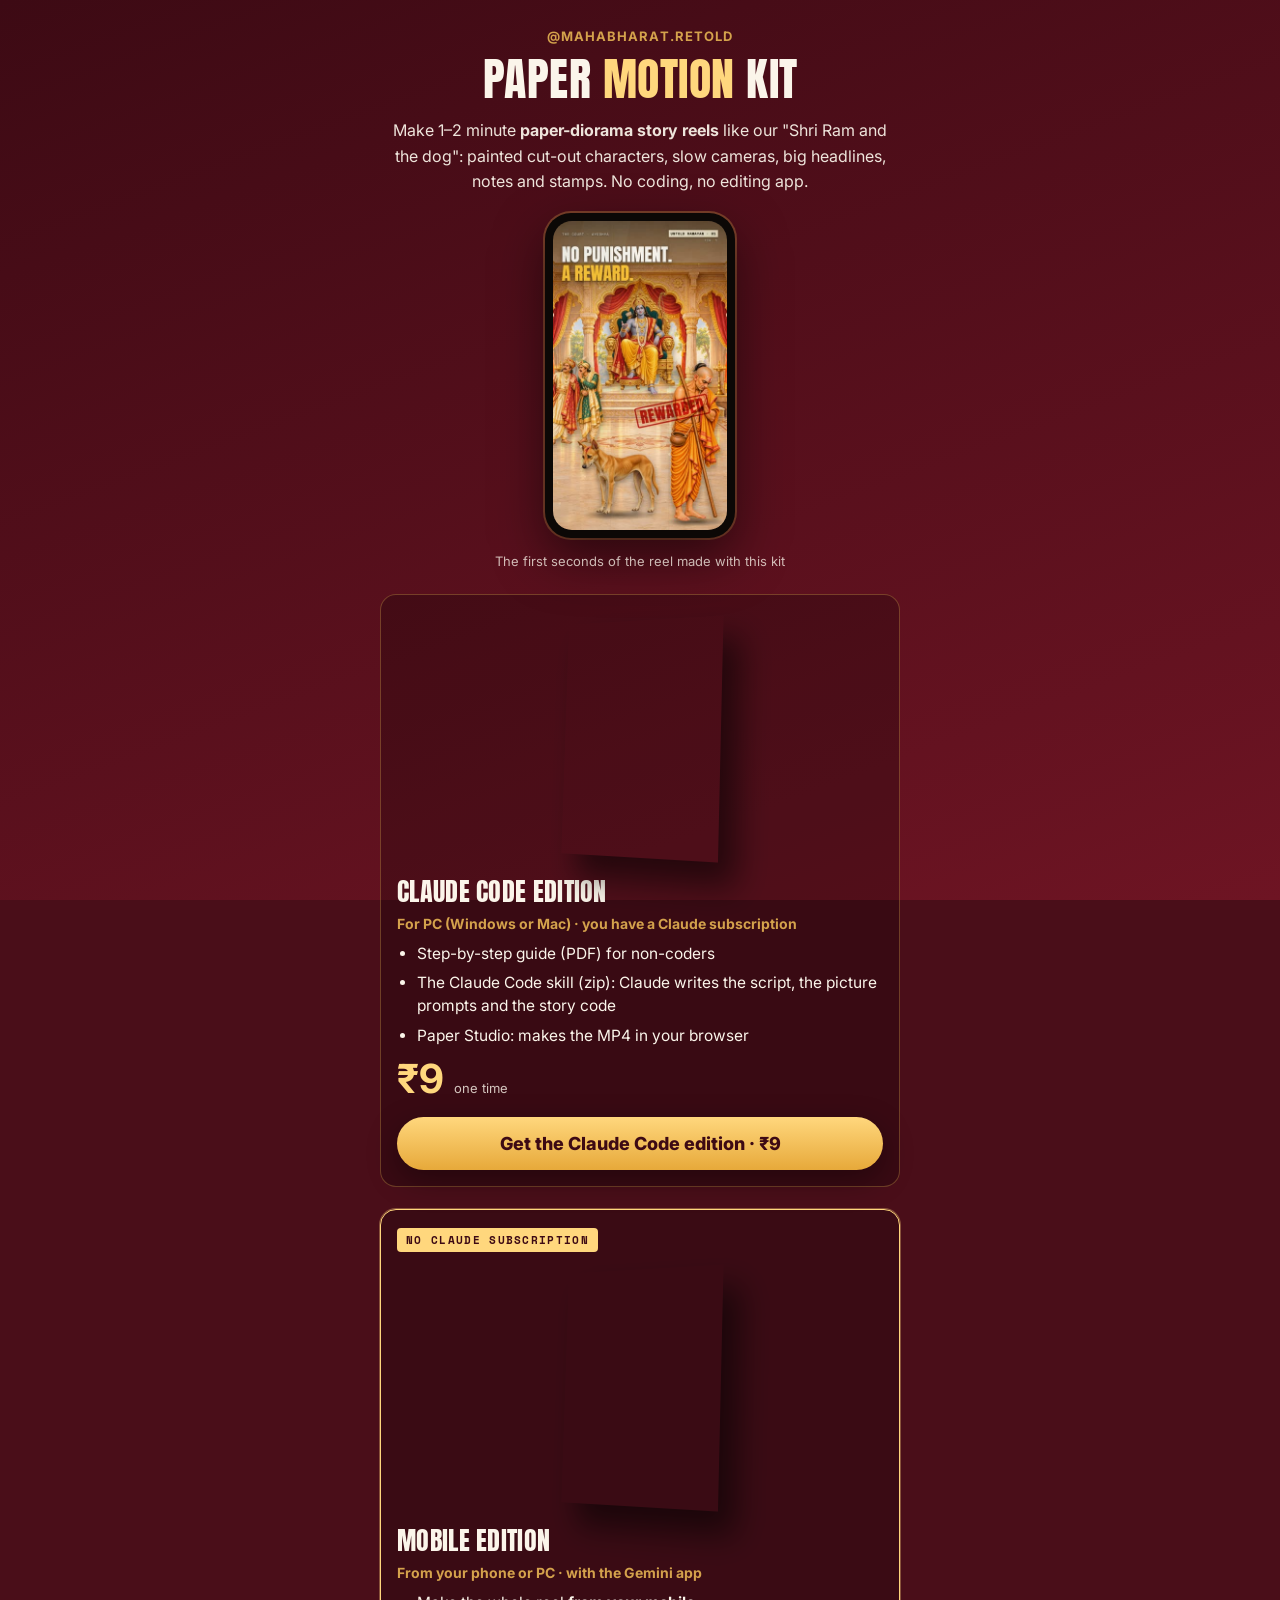
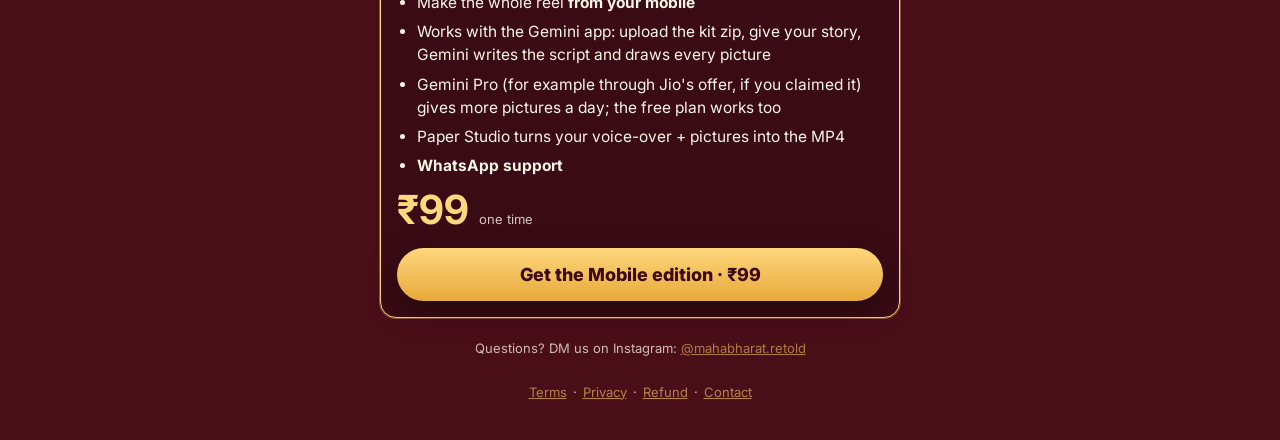
==== paper/index.html @ 9a9bc165 "Paper Motion Kit: sales page (Claude Code ₹9, Mobile ₹99), Paper Studio at /studio, kit delivery on " ====
<!doctype html>
<html lang="en">
<head>
<meta charset="utf-8">
<meta name="viewport" content="width=device-width,initial-scale=1">
<title>Paper Motion Kit · @mahabharat.retold</title>
<meta name="description" content="Make paper-diorama story reels like 'Shri Ram and the dog': on your PC with Claude Code (₹9) or from your phone with Gemini (₹99).">
<link rel="preconnect" href="https://fonts.googleapis.com"><link href="https://fonts.googleapis.com/css2?family=Anton&family=Space+Mono:wght@700&family=Inter:wght@400;600;700;800&display=swap" rel="stylesheet">
<link rel="stylesheet" href="../style.css">
<style>
html{background:#3d0a14}
body{background-color:#4a0e19}
h1.k{font-family:Anton,sans-serif;font-weight:400;font-size:46px;line-height:1;letter-spacing:.5px;text-transform:uppercase}
h1.k span{color:var(--goldl)}
.phone{width:190px;margin:18px auto 6px;border-radius:26px;padding:8px;background:#0c0806;box-shadow:0 20px 50px rgba(0,0,0,.5),0 0 0 2px rgba(212,162,76,.35)}
.phone video{width:100%;display:block;border-radius:19px;aspect-ratio:9/16;object-fit:cover;background:#000}
.cap{text-align:center;font-size:13px;opacity:.75}
.books{display:grid;gap:22px;margin:22px 0}
.prod{background:rgba(0,0,0,.22);border:1px solid rgba(212,162,76,.35);border-radius:16px;padding:18px 16px 16px}
.prod.best{border-color:var(--goldl);box-shadow:0 0 0 1px rgba(255,215,125,.35)}
.badge{display:inline-block;font:700 11px "Space Mono",monospace;letter-spacing:.12em;background:var(--goldl);color:var(--deep);padding:4px 9px;border-radius:4px;margin-bottom:10px}
.book{perspective:900px;display:flex;justify-content:center;margin:6px 0 14px}
.book .b{position:relative;width:170px;height:238px;transform:rotateY(-24deg) rotateX(4deg);transform-style:preserve-3d;box-shadow:18px 22px 30px rgba(0,0,0,.55)}
.book .b img{width:100%;height:100%;display:block;border-radius:2px 5px 5px 2px}
.book .b::before{content:"";position:absolute;left:0;top:0;bottom:0;width:16px;transform:translateX(-16px) rotateY(-90deg);transform-origin:right;background:linear-gradient(90deg,#2a1608,#5a3414)}
.book .b::after{content:"";position:absolute;inset:0;border-radius:2px 5px 5px 2px;background:linear-gradient(90deg,rgba(0,0,0,.35),rgba(255,255,255,.08) 6%,rgba(0,0,0,0) 12%,rgba(255,255,255,.06) 60%,rgba(0,0,0,.12))}
.book .zip{position:absolute;right:-26px;bottom:-12px;transform:rotate(6deg);background:#f1e8d4;color:#1c1813;font:700 11px "Space Mono",monospace;padding:7px 9px;border-radius:6px;box-shadow:0 8px 16px rgba(0,0,0,.4)}
.prod h2{font-family:Anton,sans-serif;font-weight:400;font-size:26px;letter-spacing:.3px;margin:0;color:var(--cream);text-transform:uppercase}
.prod .for{color:var(--gold);font-weight:700;font-size:14px;margin:4px 0 10px}
.prod ul{margin:0 0 12px}
.pr{display:flex;align-items:baseline;gap:10px;margin:6px 0 2px}
.pr b{font-size:40px;color:var(--goldl);line-height:1}
.pr span{font-size:13px;opacity:.8}
.note2{font-size:12.5px;opacity:.8;margin:8px 0 0}
#buyBox{scroll-margin-top:16px}
.chosen{font-weight:700;color:var(--goldl);text-align:center;margin:0 0 4px}
</style>
</head>
<body>
<main>
  <div class="tag">@mahabharat.retold</div>
  <h1 class="k">Paper <span>Motion</span> Kit</h1>
  <p class="lead">Make 1–2 minute <b>paper-diorama story reels</b> like our "Shri Ram and the dog": painted cut-out characters, slow cameras, big headlines, notes and stamps. No coding, no editing app.</p>
  <div class="phone"><video src="preview.mp4" poster="poster.jpg" autoplay muted loop playsinline></video></div>
  <p class="cap">The first seconds of the reel made with this kit</p>

  <div class="books">
    <div class="prod">
      <div class="book"><div class="b"><img src="cover-claude.jpg" alt="Paper Motion Kit, Claude Code edition"><div class="zip">+ SKILL ZIP</div></div></div>
      <h2>Claude Code edition</h2>
      <div class="for">For PC (Windows or Mac) · you have a Claude subscription</div>
      <ul>
        <li>Step-by-step guide (PDF) for non-coders</li>
        <li>The Claude Code skill (zip): Claude writes the script, the picture prompts and the story code</li>
        <li>Paper Studio: makes the MP4 in your browser</li>
      </ul>
      <div class="pr"><b>₹9</b><span>one time</span></div>
      <button class="btn" data-buy="paper9">Get the Claude Code edition · ₹9</button>
    </div>

    <div class="prod best">
      <div class="badge">NO CLAUDE SUBSCRIPTION</div>
      <div class="book"><div class="b"><img src="cover-mobile.jpg" alt="Paper Motion Kit, Mobile edition"><div class="zip">+ SKILL ZIP</div></div></div>
      <h2>Mobile edition</h2>
      <div class="for">From your phone or PC · with the Gemini app</div>
      <ul>
        <li>Make the whole reel <b>from your mobile</b></li>
        <li>Works with the Gemini app: upload the kit zip, give your story, Gemini writes the script and draws every picture</li>
        <li>Gemini Pro (for example through Jio's offer, if you claimed it) gives more pictures a day; the free plan works too</li>
        <li>Paper Studio turns your voice-over + pictures into the MP4</li>
        <li><b>WhatsApp support</b></li>
      </ul>
      <div class="pr"><b>₹99</b><span>one time</span></div>
      <button class="btn" data-buy="paper99">Get the Mobile edition · ₹99</button>
    </div>
  </div>

  <div class="card" id="buyBox" hidden>
    <p class="chosen" id="chosen"></p>
    <form id="form" novalidate>
      <label for="name">Your name</label><input id="name" autocomplete="name" required>
      <label for="email">Email (for your receipt and a copy of the guide)</label><input id="email" type="email" autocomplete="email" required>
      <label for="phone">Mobile number</label><input id="phone" type="tel" inputmode="numeric" autocomplete="tel" placeholder="10 digits" required>
      <button class="btn" id="pay" type="submit">Pay</button>
      <div class="err" id="err"></div>
      <p class="note">Secure payment by Razorpay (UPI, cards, netbanking). You download the guide right after paying; the kit link is in it, and a copy is emailed to you.</p>
    </form>
  </div>

  <div class="small">Questions? DM us on Instagram: <a href="https://www.instagram.com/mahabharat.retold/">@mahabharat.retold</a></div>
  <div class="legal"><a href="../terms.html">Terms</a>·<a href="../privacy.html">Privacy</a>·<a href="../refund.html">Refund</a>·<a href="../contact.html">Contact</a></div>
</main>
<script src="../config.js"></script>
<script>
(function () {
  const S = window.SHOP, $ = (id) => document.getElementById(id);
  const P = { paper9: { name: "Claude Code edition", price: 9 }, paper99: { name: "Mobile edition", price: 99 } };
  let product = null;
  document.querySelectorAll("[data-buy]").forEach((b) => b.addEventListener("click", () => {
    product = b.dataset.buy;
    $("chosen").textContent = "Paper Motion Kit · " + P[product].name + " · ₹" + P[product].price;
    $("pay").textContent = "Pay ₹" + P[product].price;
    $("buyBox").hidden = false;
    $("buyBox").scrollIntoView({ behavior: "smooth" });
    setTimeout(() => $("name").focus(), 400);
  }));
  $("form").addEventListener("submit", async (e) => {
    e.preventDefault();
    if (!product) return;
    $("err").textContent = ""; $("pay").disabled = true; $("pay").textContent = "Opening secure payment…";
    try {
      const r = await fetch(S.api, { method: "POST", body: JSON.stringify({ action: "buyKit", product, name: $("name").value, email: $("email").value, phone: $("phone").value }) });
      const d = await r.json();
      if (!d.url) throw new Error(d.error || "Something went wrong. Please try again.");
      location.href = d.url;
    } catch (x) {
      $("err").textContent = x.message; $("pay").disabled = false; $("pay").textContent = "Pay ₹" + P[product].price;
    }
  });
})();
</script>
</body>
</html>
---- style.css ----
:root{--maroon:#6e1423;--deep:#3d0a14;--gold:#d4a24c;--goldl:#ffd77d;--cream:#fbf5ea;--ink:#2a1a14}
*{box-sizing:border-box}
html{-webkit-text-size-adjust:100%}
body{margin:0;min-height:100vh;background:linear-gradient(160deg,var(--deep),var(--maroon)) fixed;color:var(--cream);font-family:"Inter",system-ui,-apple-system,sans-serif;padding:28px 16px 40px}
main{max-width:520px;margin:0 auto}
.tag{color:var(--gold);font-weight:700;font-size:13px;letter-spacing:.08em;text-align:center;text-transform:uppercase}
h1{font-family:"Cormorant Garamond",serif;font-weight:600;font-size:38px;line-height:1.12;margin:12px 0 12px;text-align:center}
p{font-size:16px;line-height:1.6;opacity:.93}
.lead{text-align:center}
.card{background:rgba(0,0,0,.2);border:1px solid rgba(212,162,76,.35);border-radius:14px;padding:16px 18px;margin:18px 0}
.card h2{font-size:17px;color:var(--gold);margin:0 0 8px}
ul{margin:0;padding-left:20px}li{margin:6px 0;font-size:15.5px;line-height:1.5}
.price{display:flex;align-items:baseline;justify-content:center;gap:14px;margin:4px 0 2px}
.price s{font-size:22px;opacity:.6}
.price b{font-size:46px;color:var(--goldl);line-height:1}
.offer{text-align:center;font-size:14px;opacity:.9;margin:6px 0 0}
.timer{display:flex;justify-content:center;gap:8px;margin:12px 0 4px}
.timer div{background:rgba(0,0,0,.28);border:1px solid rgba(212,162,76,.4);border-radius:10px;min-width:62px;padding:8px 6px;text-align:center}
.timer b{display:block;font-size:24px;color:var(--goldl);font-variant-numeric:tabular-nums}
.timer span{font-size:11px;opacity:.75;text-transform:uppercase;letter-spacing:.06em}
label{display:block;font-size:13px;opacity:.85;margin:12px 0 5px}
input{width:100%;font:inherit;font-size:16px;padding:13px 14px;border-radius:10px;border:1px solid rgba(212,162,76,.45);background:rgba(255,255,255,.07);color:var(--cream)}
input:focus{outline:2px solid var(--gold);outline-offset:1px}
a.btn,button.btn{display:block;width:100%;margin-top:18px;text-align:center;background:linear-gradient(180deg,var(--goldl),#e7a93a);color:var(--deep);font-weight:800;font-size:18px;text-decoration:none;padding:16px 20px;border-radius:40px;border:0;box-shadow:0 10px 30px rgba(0,0,0,.35);cursor:pointer;font-family:inherit}
button.btn:disabled{opacity:.55;cursor:default}
.btn.alt{background:transparent;color:var(--cream);border:1.5px solid var(--gold);box-shadow:none;margin-top:12px}
.err{color:#ffb4a8;font-size:14px;min-height:20px;margin-top:10px;text-align:center}
.note{font-size:13px;opacity:.78;text-align:center;margin-top:10px}
.days{display:flex;gap:8px;overflow-x:auto;padding:2px 2px 8px;scrollbar-width:none}
.days::-webkit-scrollbar{display:none}
.day{flex:none;min-width:72px;padding:9px 8px;border-radius:10px;border:1px solid rgba(212,162,76,.4);background:rgba(0,0,0,.18);color:var(--cream);font:inherit;font-size:13px;cursor:pointer;text-align:center}
.day b{display:block;font-size:17px}
.day.on{background:var(--gold);color:var(--deep);border-color:var(--gold)}
.day.full{opacity:.4}
.slots{display:grid;grid-template-columns:1fr 1fr;gap:10px;margin-top:10px}
.slot{padding:14px 8px;border-radius:10px;border:1px solid rgba(212,162,76,.5);background:rgba(0,0,0,.18);color:var(--cream);font:inherit;font-size:16px;font-weight:700;cursor:pointer}
.slot.on{background:var(--goldl);color:var(--deep)}
.slot:disabled{opacity:.35;text-decoration:line-through;cursor:default}
.small{font-size:13px;opacity:.75;text-align:center;margin-top:16px}
.small a,.legal a{color:var(--gold)}
.legal{margin-top:28px;text-align:center;font-size:13px;opacity:.8}
.legal a{margin:0 6px}
.doc h2{color:var(--gold);font-size:18px;margin-top:22px}
.doc p,.doc li{font-size:15px}
.hidden{display:none}
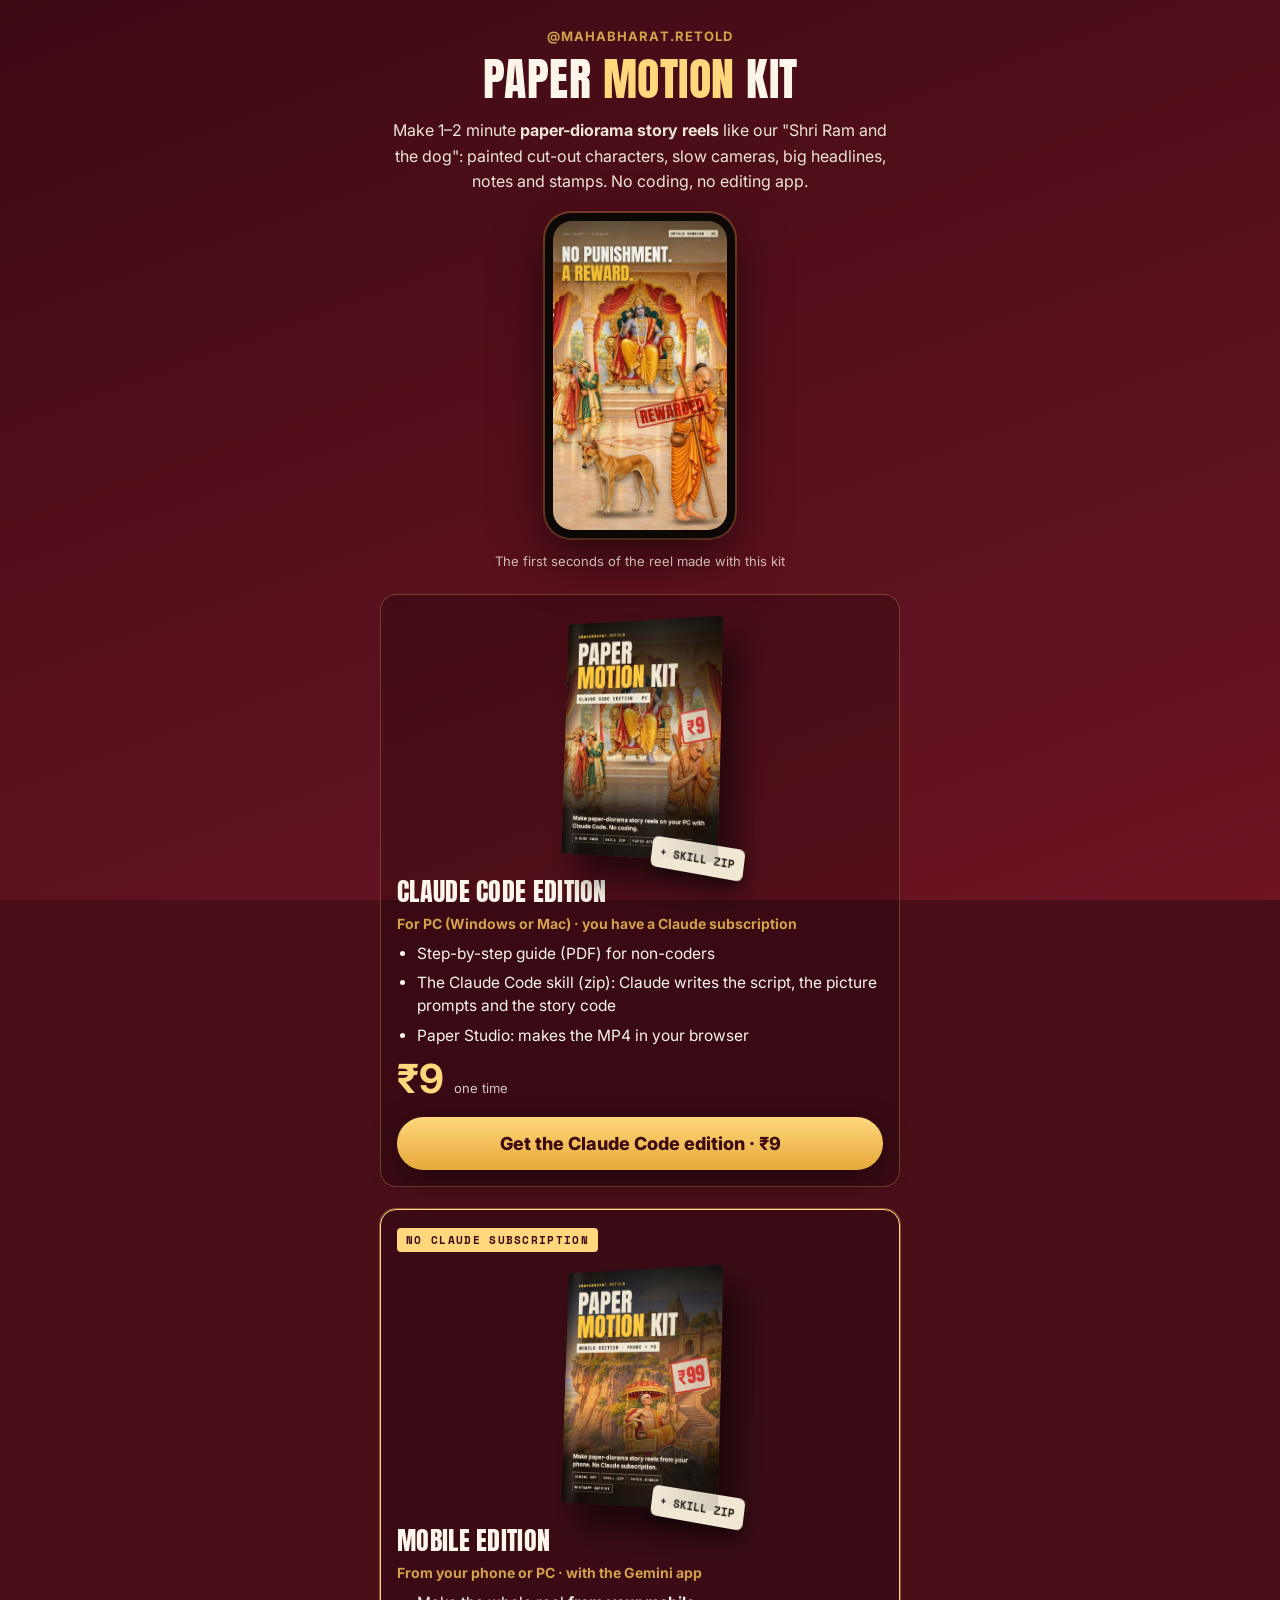
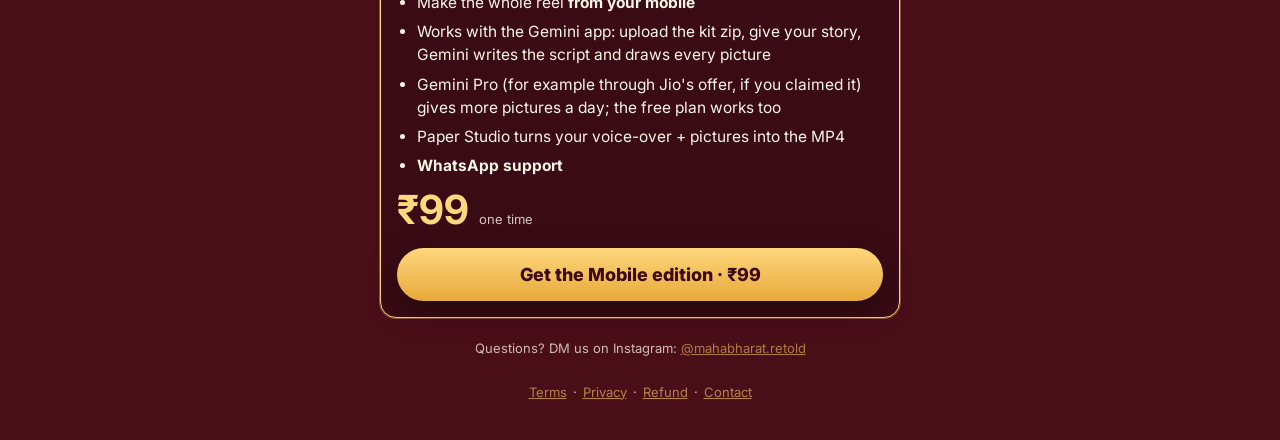
==== commit 929d6422: "Anonymous visit counter on the shop pages (logs to the orders Sheet) Co-Authored-By: Claude Opus 5.5" ====
--- a/paper/index.html
+++ b/paper/index.html
@@ -91,6 +91,7 @@
   <div class="legal"><a href="../terms.html">Terms</a>·<a href="../privacy.html">Privacy</a>·<a href="../refund.html">Refund</a>·<a href="../contact.html">Contact</a></div>
 </main>
 <script src="../config.js"></script>
+<script src="../count.js" data-page="paper-kit"></script>
 <script>
 (function () {
   const S = window.SHOP, $ = (id) => document.getElementById(id);
